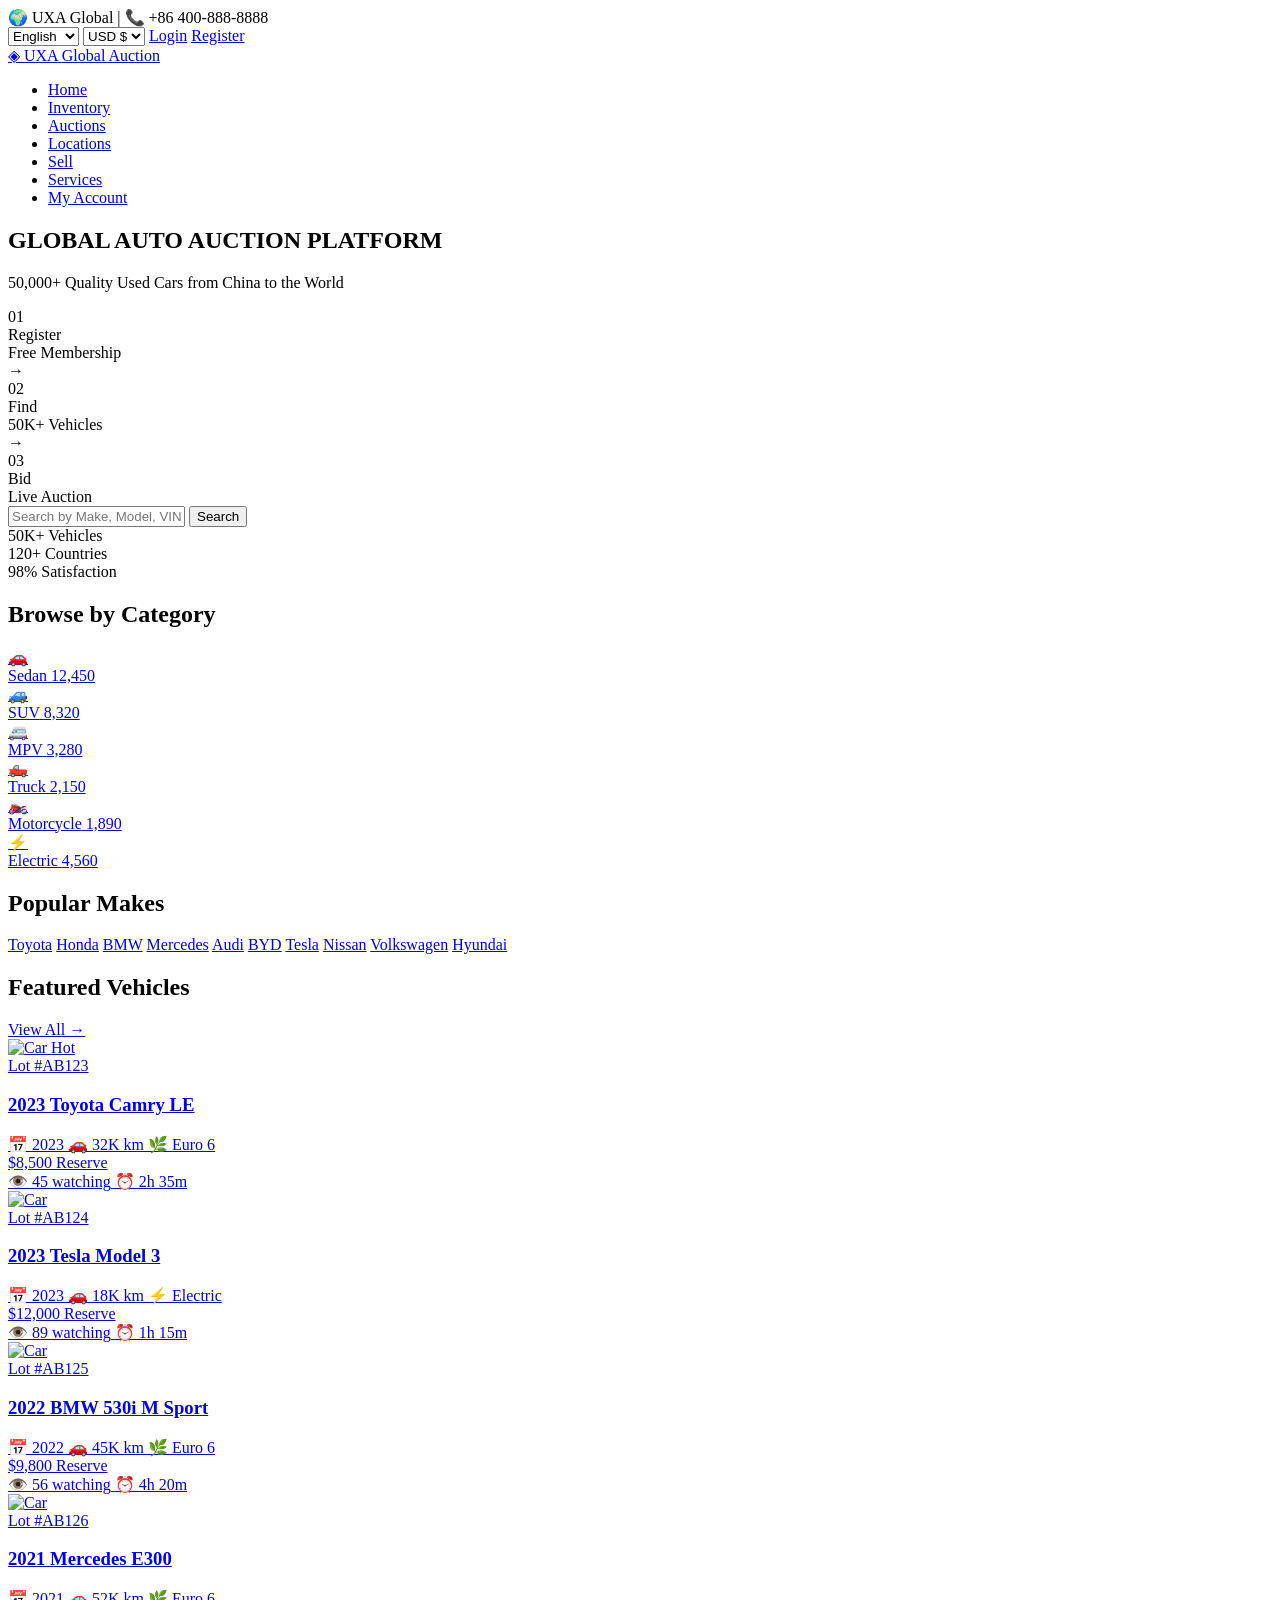
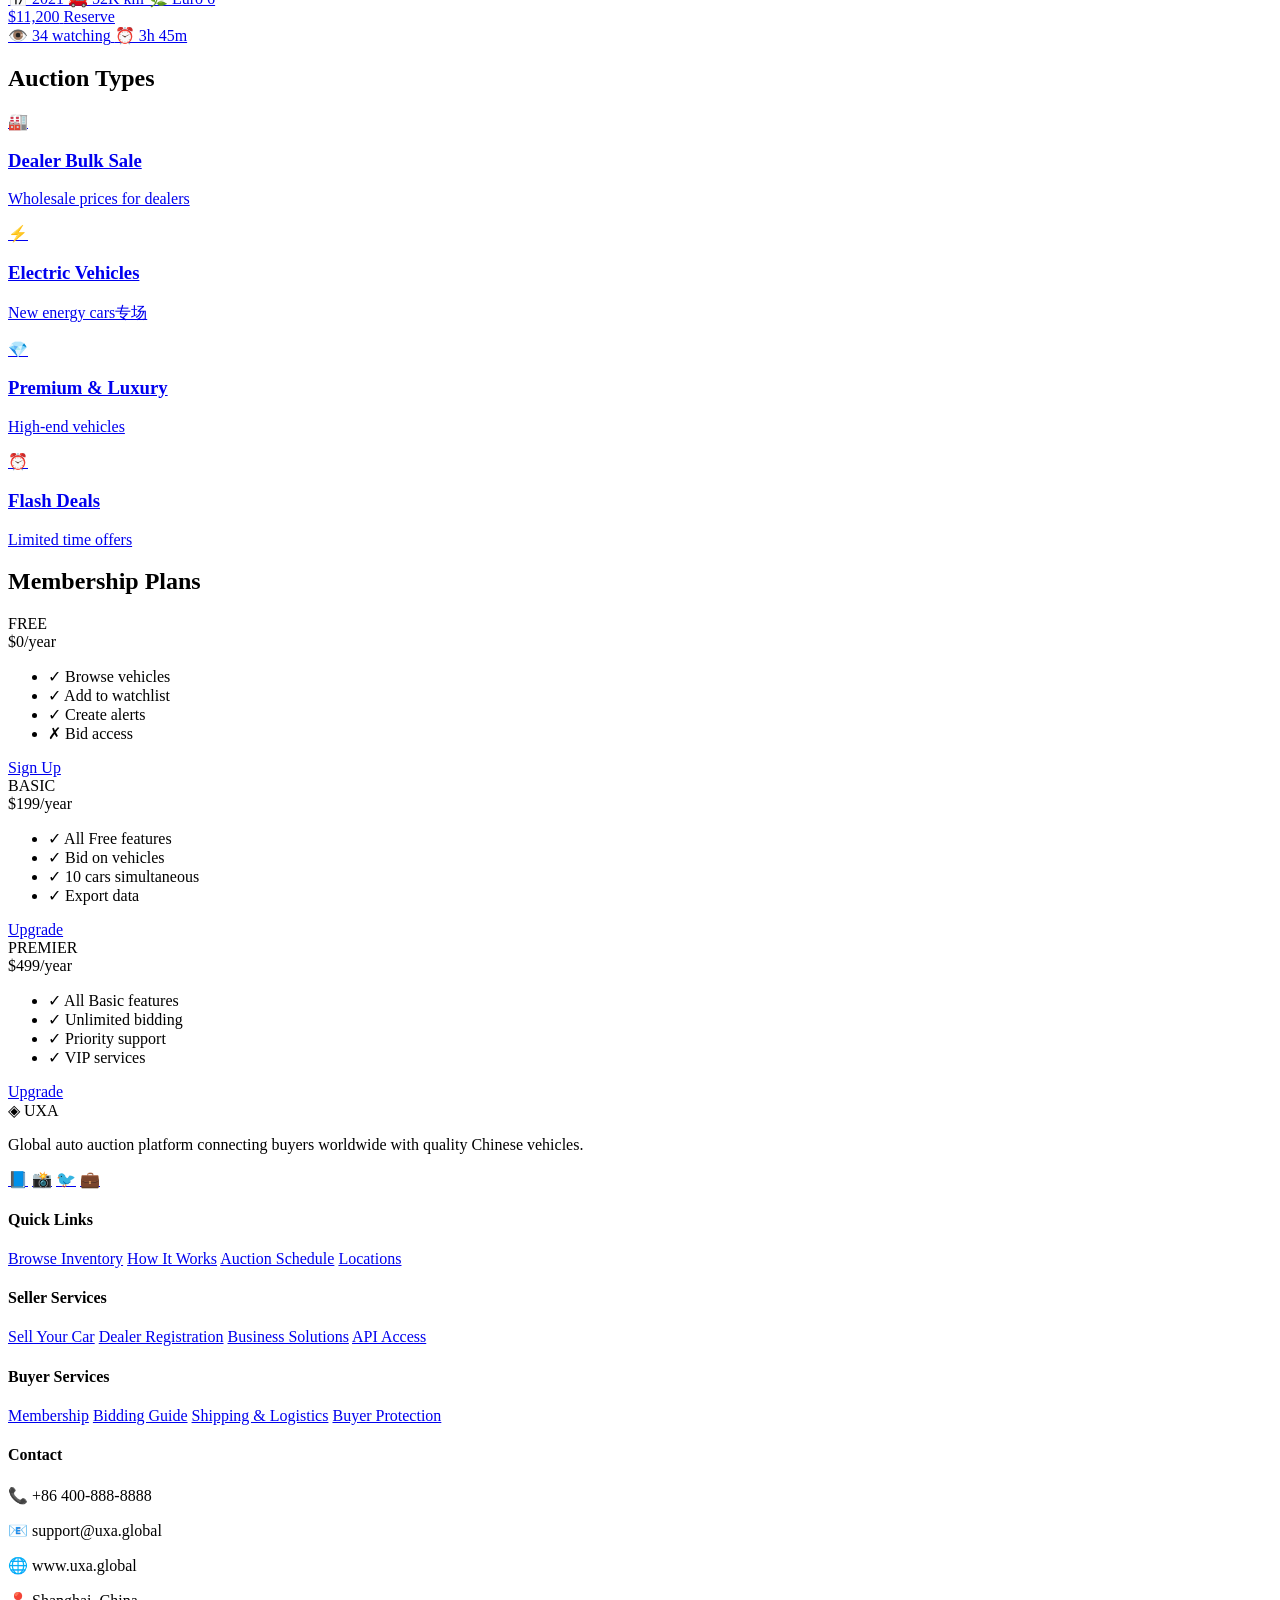
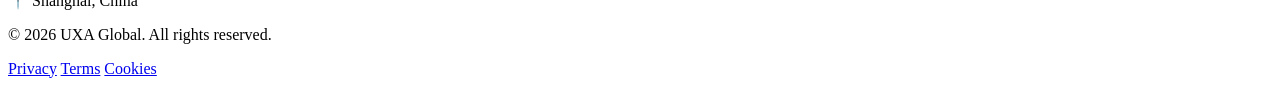
==== index.html @ 682aa3a2 "Rename index(1).html to index.html" ====
<!DOCTYPE html>
<html lang="en">
<head>
    <meta charset="UTF-8">
    <meta name="viewport" content="width=device-width, initial-scale=1.0">
    <title>UXA - Global Auto Auction Platform</title>
    <link rel="preconnect" href="https://fonts.googleapis.com">
    <link rel="preconnect" href="https://fonts.gstatic.com" crossorigin>
    <link href="https://fonts.googleapis.com/css2?family=Outfit:wght@300;400;500;600;700;800&family=Space+Mono:wght@400;700&display=swap" rel="stylesheet">
    <link rel="stylesheet" href="styles.css">
</head>
<body>
    <!-- Header -->
    <header class="header">
        <div class="header-top">
            <div class="container">
                <span class="hotline">🌍 UXA Global | 📞 +86 400-888-8888</span>
                <div class="header-actions">
                    <select class="lang-select">
                        <option>English</option>
                        <option>中文</option>
                        <option>Español</option>
                    </select>
                    <select class="currency-select">
                        <option>USD $</option>
                        <option>EUR €</option>
                        <option>GBP £</option>
                        <option>CNY ¥</option>
                    </select>
                    <a href="#" class="btn-login">Login</a>
                    <a href="#" class="btn-register">Register</a>
                </div>
            </div>
        </div>
        <nav class="header-main">
            <div class="container">
                <a href="index.html" class="logo">
                    <span class="logo-icon">◈</span>
                    <span class="logo-text">UXA</span>
                    <span class="logo-sub">Global Auction</span>
                </a>
                <ul class="nav-menu">
                    <li><a href="index.html" class="active">Home</a></li>
                    <li><a href="search.html">Inventory</a></li>
                    <li><a href="#">Auctions</a></li>
                    <li><a href="#">Locations</a></li>
                    <li><a href="#">Sell</a></li>
                    <li><a href="#">Services</a></li>
                    <li><a href="dashboard.html">My Account</a></li>
                </ul>
            </div>
        </nav>
    </header>

    <!-- Hero Section -->
    <section class="hero">
        <div class="hero-bg"></div>
        <div class="container">
            <div class="hero-content">
                <h1 class="hero-title">
                    <span class="title-line">GLOBAL AUTO</span>
                    <span class="title-line accent">AUCTION PLATFORM</span>
                </h1>
                <p class="hero-subtitle">50,000+ Quality Used Cars from China to the World</p>
                
                <div class="hero-process">
                    <div class="process-step">
                        <div class="step-num">01</div>
                        <div class="step-title">Register</div>
                        <div class="step-desc">Free Membership</div>
                    </div>
                    <div class="process-arrow">→</div>
                    <div class="process-step">
                        <div class="step-num">02</div>
                        <div class="step-title">Find</div>
                        <div class="step-desc">50K+ Vehicles</div>
                    </div>
                    <div class="process-arrow">→</div>
                    <div class="process-step">
                        <div class="step-num">03</div>
                        <div class="step-title">Bid</div>
                        <div class="step-desc">Live Auction</div>
                    </div>
                </div>

                <div class="hero-search">
                    <input type="text" placeholder="Search by Make, Model, VIN..." class="search-input">
                    <button class="search-btn">Search</button>
                </div>

                <div class="hero-stats">
                    <div class="stat-item">
                        <span class="stat-num">50K+</span>
                        <span class="stat-label">Vehicles</span>
                    </div>
                    <div class="stat-item">
                        <span class="stat-num">120+</span>
                        <span class="stat-label">Countries</span>
                    </div>
                    <div class="stat-item">
                        <span class="stat-num">98%</span>
                        <span class="stat-label">Satisfaction</span>
                    </div>
                </div>
            </div>
        </div>
    </section>

    <!-- Categories -->
    <section class="categories">
        <div class="container">
            <h2 class="section-title">Browse by Category</h2>
            <div class="category-grid">
                <a href="search.html" class="category-card">
                    <div class="cat-icon">🚗</div>
                    <span class="cat-name">Sedan</span>
                    <span class="cat-count">12,450</span>
                </a>
                <a href="search.html" class="category-card">
                    <div class="cat-icon">🚙</div>
                    <span class="cat-name">SUV</span>
                    <span class="cat-count">8,320</span>
                </a>
                <a href="search.html" class="category-card">
                    <div class="cat-icon">🚐</div>
                    <span class="cat-name">MPV</span>
                    <span class="cat-count">3,280</span>
                </a>
                <a href="search.html" class="category-card">
                    <div class="cat-icon">🛻</div>
                    <span class="cat-name">Truck</span>
                    <span class="cat-count">2,150</span>
                </a>
                <a href="search.html" class="category-card">
                    <div class="cat-icon">🏍️</div>
                    <span class="cat-name">Motorcycle</span>
                    <span class="cat-count">1,890</span>
                </a>
                <a href="search.html" class="category-card">
                    <div class="cat-icon">⚡</div>
                    <span class="cat-name">Electric</span>
                    <span class="cat-count">4,560</span>
                </a>
            </div>
        </div>
    </section>

    <!-- Brands -->
    <section class="brands">
        <div class="container">
            <h2 class="section-title">Popular Makes</h2>
            <div class="brand-grid">
                <a href="search.html" class="brand-item">Toyota</a>
                <a href="search.html" class="brand-item">Honda</a>
                <a href="search.html" class="brand-item">BMW</a>
                <a href="search.html" class="brand-item">Mercedes</a>
                <a href="search.html" class="brand-item">Audi</a>
                <a href="search.html" class="brand-item">BYD</a>
                <a href="search.html" class="brand-item">Tesla</a>
                <a href="search.html" class="brand-item">Nissan</a>
                <a href="search.html" class="brand-item">Volkswagen</a>
                <a href="search.html" class="brand-item">Hyundai</a>
            </div>
        </div>
    </section>

    <!-- Featured Vehicles -->
    <section class="featured">
        <div class="container">
            <div class="section-header">
                <h2 class="section-title">Featured Vehicles</h2>
                <a href="search.html" class="view-all">View All →</a>
            </div>
            <div class="vehicle-grid">
                <a href="detail.html" class="vehicle-card">
                    <div class="vehicle-img">
                        <img src="https://images.unsplash.com/photo-1552519507-da3b142c6e3d?w=400&h=250&fit=crop" alt="Car">
                        <span class="vehicle-tag">Hot</span>
                    </div>
                    <div class="vehicle-info">
                        <span class="vehicle-lot">Lot #AB123</span>
                        <h3 class="vehicle-title">2023 Toyota Camry LE</h3>
                        <div class="vehicle-meta">
                            <span>📅 2023</span>
                            <span>🚗 32K km</span>
                            <span>🌿 Euro 6</span>
                        </div>
                        <div class="vehicle-price">
                            <span class="current-bid">$8,500</span>
                            <span class="bid-info">Reserve</span>
                        </div>
                        <div class="vehicle-footer">
                            <span class="watchers">👁️ 45 watching</span>
                            <span class="ends">⏰ 2h 35m</span>
                        </div>
                    </div>
                </a>
                <a href="detail.html" class="vehicle-card">
                    <div class="vehicle-img">
                        <img src="https://images.unsplash.com/photo-1560958089-b8a1929cea89?w=400&h=250&fit=crop" alt="Car">
                    </div>
                    <div class="vehicle-info">
                        <span class="vehicle-lot">Lot #AB124</span>
                        <h3 class="vehicle-title">2023 Tesla Model 3</h3>
                        <div class="vehicle-meta">
                            <span>📅 2023</span>
                            <span>🚗 18K km</span>
                            <span>⚡ Electric</span>
                        </div>
                        <div class="vehicle-price">
                            <span class="current-bid">$12,000</span>
                            <span class="bid-info">Reserve</span>
                        </div>
                        <div class="vehicle-footer">
                            <span class="watchers">👁️ 89 watching</span>
                            <span class="ends">⏰ 1h 15m</span>
                        </div>
                    </div>
                </a>
                <a href="detail.html" class="vehicle-card">
                    <div class="vehicle-img">
                        <img src="https://images.unsplash.com/photo-1555215695-3004980ad54e?w=400&h=250&fit=crop" alt="Car">
                    </div>
                    <div class="vehicle-info">
                        <span class="vehicle-lot">Lot #AB125</span>
                        <h3 class="vehicle-title">2022 BMW 530i M Sport</h3>
                        <div class="vehicle-meta">
                            <span>📅 2022</span>
                            <span>🚗 45K km</span>
                            <span>🌿 Euro 6</span>
                        </div>
                        <div class="vehicle-price">
                            <span class="current-bid">$9,800</span>
                            <span class="bid-info">Reserve</span>
                        </div>
                        <div class="vehicle-footer">
                            <span class="watchers">👁️ 56 watching</span>
                            <span class="ends">⏰ 4h 20m</span>
                        </div>
                    </div>
                </a>
                <a href="detail.html" class="vehicle-card">
                    <div class="vehicle-img">
                        <img src="https://images.unsplash.com/photo-1542362567-b07e54358753?w=400&h=250&fit=crop" alt="Car">
                    </div>
                    <div class="vehicle-info">
                        <span class="vehicle-lot">Lot #AB126</span>
                        <h3 class="vehicle-title">2021 Mercedes E300</h3>
                        <div class="vehicle-meta">
                            <span>📅 2021</span>
                            <span>🚗 52K km</span>
                            <span>🌿 Euro 6</span>
                        </div>
                        <div class="vehicle-price">
                            <span class="current-bid">$11,200</span>
                            <span class="bid-info">Reserve</span>
                        </div>
                        <div class="vehicle-footer">
                            <span class="watchers">👁️ 34 watching</span>
                            <span class="ends">⏰ 3h 45m</span>
                        </div>
                    </div>
                </a>
            </div>
        </div>
    </section>

    <!-- Auction Types -->
    <section class="auction-types">
        <div class="container">
            <h2 class="section-title">Auction Types</h2>
            <div class="type-grid">
                <a href="search.html" class="type-card dealer">
                    <div class="type-icon">🏭</div>
                    <h3>Dealer Bulk Sale</h3>
                    <p>Wholesale prices for dealers</p>
                </a>
                <a href="search.html" class="type-card electric">
                    <div class="type-icon">⚡</div>
                    <h3>Electric Vehicles</h3>
                    <p>New energy cars专场</p>
                </a>
                <a href="search.html" class="type-card premium">
                    <div class="type-icon">💎</div>
                    <h3>Premium & Luxury</h3>
                    <p>High-end vehicles</p>
                </a>
                <a href="search.html" class="type-card flash">
                    <div class="type-icon">⏰</div>
                    <h3>Flash Deals</h3>
                    <p>Limited time offers</p>
                </a>
            </div>
        </div>
    </section>

    <!-- Membership -->
    <section class="membership">
        <div class="container">
            <h2 class="section-title light">Membership Plans</h2>
            <div class="member-grid">
                <div class="member-card free">
                    <div class="member-tier">FREE</div>
                    <div class="member-price">$0<span>/year</span></div>
                    <ul class="member-features">
                        <li>✓ Browse vehicles</li>
                        <li>✓ Add to watchlist</li>
                        <li>✓ Create alerts</li>
                        <li>✗ Bid access</li>
                    </ul>
                    <a href="#" class="member-btn">Sign Up</a>
                </div>
                <div class="member-card basic">
                    <div class="member-tier">BASIC</div>
                    <div class="member-price">$199<span>/year</span></div>
                    <ul class="member-features">
                        <li>✓ All Free features</li>
                        <li>✓ Bid on vehicles</li>
                        <li>✓ 10 cars simultaneous</li>
                        <li>✓ Export data</li>
                    </ul>
                    <a href="#" class="member-btn">Upgrade</a>
                </div>
                <div class="member-card premier">
                    <div class="member-tier">PREMIER</div>
                    <div class="member-price">$499<span>/year</span></div>
                    <ul class="member-features">
                        <li>✓ All Basic features</li>
                        <li>✓ Unlimited bidding</li>
                        <li>✓ Priority support</li>
                        <li>✓ VIP services</li>
                    </ul>
                    <a href="#" class="member-btn">Upgrade</a>
                </div>
            </div>
        </div>
    </section>

    <!-- Footer -->
    <footer class="footer">
        <div class="container">
            <div class="footer-grid">
                <div class="footer-col">
                    <div class="footer-logo">
                        <span class="logo-icon">◈</span>
                        <span class="logo-text">UXA</span>
                    </div>
                    <p>Global auto auction platform connecting buyers worldwide with quality Chinese vehicles.</p>
                    <div class="footer-social">
                        <a href="#">📘</a>
                        <a href="#">📸</a>
                        <a href="#">🐦</a>
                        <a href="#">💼</a>
                    </div>
                </div>
                <div class="footer-col">
                    <h4>Quick Links</h4>
                    <a href="search.html">Browse Inventory</a>
                    <a href="#">How It Works</a>
                    <a href="#">Auction Schedule</a>
                    <a href="#">Locations</a>
                </div>
                <div class="footer-col">
                    <h4>Seller Services</h4>
                    <a href="#">Sell Your Car</a>
                    <a href="#">Dealer Registration</a>
                    <a href="#">Business Solutions</a>
                    <a href="#">API Access</a>
                </div>
                <div class="footer-col">
                    <h4>Buyer Services</h4>
                    <a href="#">Membership</a>
                    <a href="#">Bidding Guide</a>
                    <a href="#">Shipping & Logistics</a>
                    <a href="#">Buyer Protection</a>
                </div>
                <div class="footer-col">
                    <h4>Contact</h4>
                    <p>📞 +86 400-888-8888</p>
                    <p>📧 support@uxa.global</p>
                    <p>🌐 www.uxa.global</p>
                    <p>📍 Shanghai, China</p>
                </div>
            </div>
            <div class="footer-bottom">
                <p>© 2026 UXA Global. All rights reserved.</p>
                <div class="footer-links">
                    <a href="#">Privacy</a>
                    <a href="#">Terms</a>
                    <a href="#">Cookies</a>
                </div>
            </div>
        </div>
    </footer>
</body>
</html>
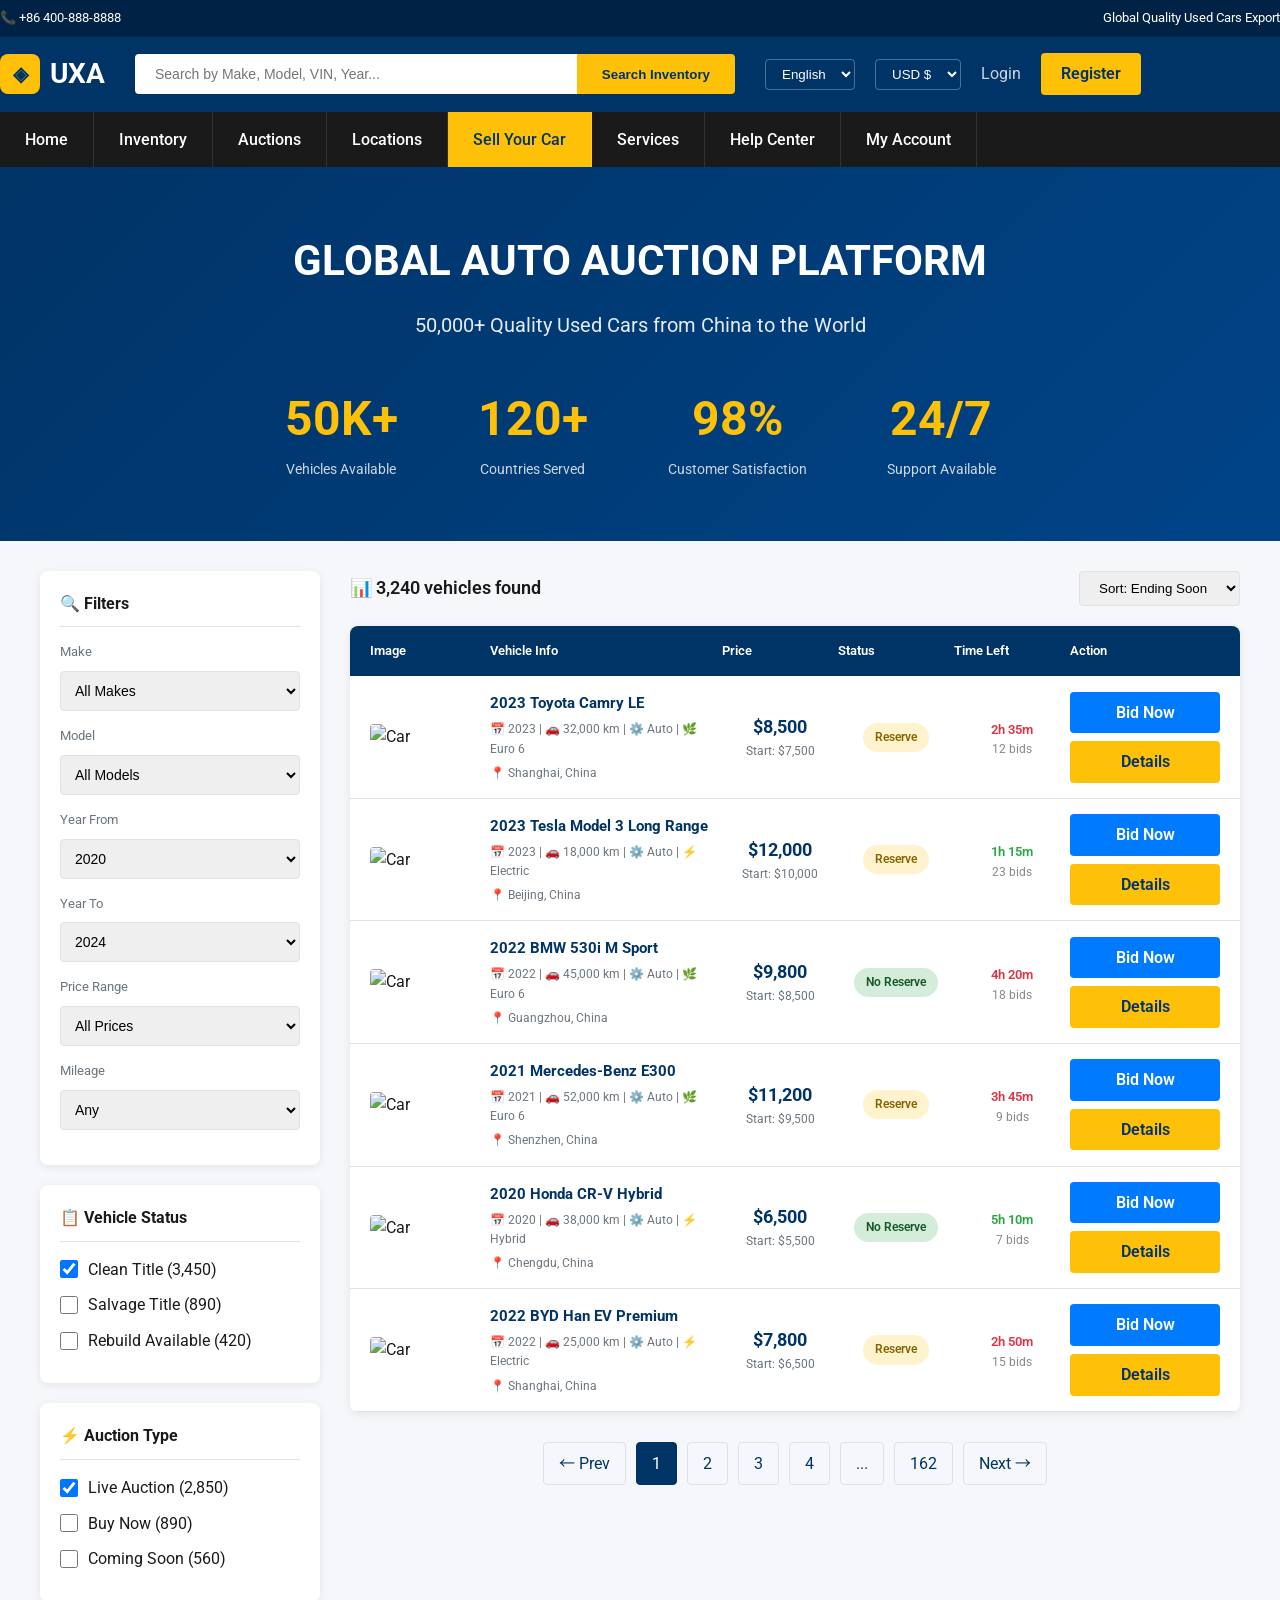
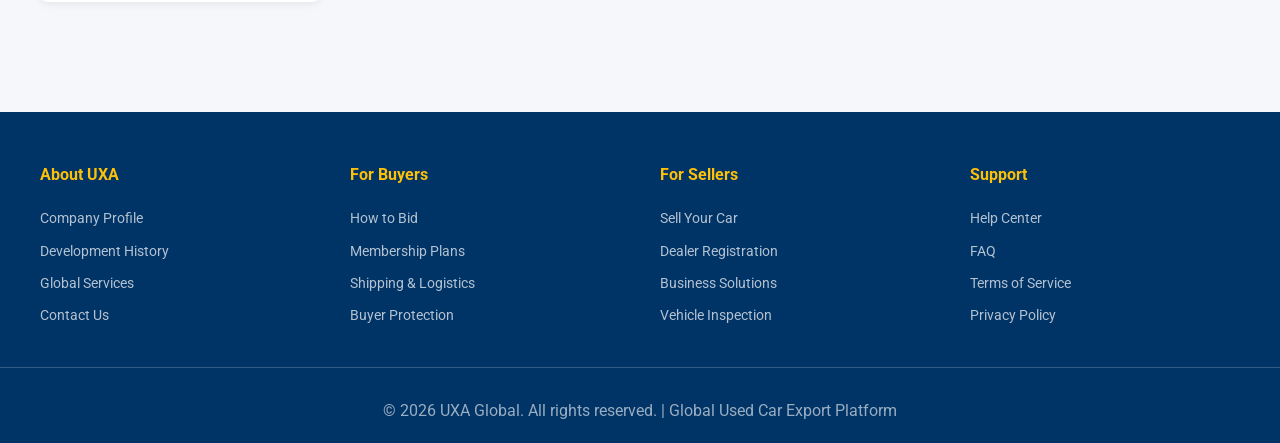
==== commit c2884e11: "Add files via upload" ====
--- a/index.html
+++ b/index.html
@@ -6,7 +6,7 @@
     <title>UXA - Global Auto Auction Platform</title>
     <link rel="preconnect" href="https://fonts.googleapis.com">
     <link rel="preconnect" href="https://fonts.gstatic.com" crossorigin>
-    <link href="https://fonts.googleapis.com/css2?family=Outfit:wght@300;400;500;600;700;800&family=Space+Mono:wght@400;700&display=swap" rel="stylesheet">
+    <link href="https://fonts.googleapis.com/css2?family=Noto+Sans+SC:wght@400;500;700&family=Roboto:wght@400;500;700&display=swap" rel="stylesheet">
     <link rel="stylesheet" href="styles.css">
 </head>
 <body>
@@ -14,38 +14,38 @@
     <header class="header">
         <div class="header-top">
             <div class="container">
-                <span class="hotline">🌍 UXA Global | 📞 +86 400-888-8888</span>
+                <span>📞 +86 400-888-8888</span>
+                <span>Global Quality Used Cars Export</span>
+            </div>
+        </div>
+        <div class="header-main">
+            <div class="container">
+                <a href="index.html" class="logo">
+                    <div class="logo-icon">◈</div>
+                    <span>UXA</span>
+                </a>
+                <div class="search-box">
+                    <input type="text" placeholder="Search by Make, Model, VIN, Year...">
+                    <button>Search Inventory</button>
+                </div>
                 <div class="header-actions">
-                    <select class="lang-select">
-                        <option>English</option>
-                        <option>中文</option>
-                        <option>Español</option>
-                    </select>
-                    <select class="currency-select">
-                        <option>USD $</option>
-                        <option>EUR €</option>
-                        <option>GBP £</option>
-                        <option>CNY ¥</option>
-                    </select>
+                    <select><option>English</option><option>中文</option></select>
+                    <select><option>USD $</option><option>CNY ¥</option><option>EUR €</option></select>
                     <a href="#" class="btn-login">Login</a>
                     <a href="#" class="btn-register">Register</a>
                 </div>
             </div>
         </div>
-        <nav class="header-main">
+        <nav class="nav-bar">
             <div class="container">
-                <a href="index.html" class="logo">
-                    <span class="logo-icon">◈</span>
-                    <span class="logo-text">UXA</span>
-                    <span class="logo-sub">Global Auction</span>
-                </a>
                 <ul class="nav-menu">
-                    <li><a href="index.html" class="active">Home</a></li>
+                    <li><a href="index.html">Home</a></li>
                     <li><a href="search.html">Inventory</a></li>
                     <li><a href="#">Auctions</a></li>
                     <li><a href="#">Locations</a></li>
-                    <li><a href="#">Sell</a></li>
+                    <li><a href="#" class="btn-sell">Sell Your Car</a></li>
                     <li><a href="#">Services</a></li>
+                    <li><a href="#">Help Center</a></li>
                     <li><a href="dashboard.html">My Account</a></li>
                 </ul>
             </div>
@@ -54,343 +54,335 @@
 
     <!-- Hero Section -->
     <section class="hero">
-        <div class="hero-bg"></div>
         <div class="container">
-            <div class="hero-content">
-                <h1 class="hero-title">
-                    <span class="title-line">GLOBAL AUTO</span>
-                    <span class="title-line accent">AUCTION PLATFORM</span>
-                </h1>
-                <p class="hero-subtitle">50,000+ Quality Used Cars from China to the World</p>
-                
-                <div class="hero-process">
-                    <div class="process-step">
-                        <div class="step-num">01</div>
-                        <div class="step-title">Register</div>
-                        <div class="step-desc">Free Membership</div>
-                    </div>
-                    <div class="process-arrow">→</div>
-                    <div class="process-step">
-                        <div class="step-num">02</div>
-                        <div class="step-title">Find</div>
-                        <div class="step-desc">50K+ Vehicles</div>
-                    </div>
-                    <div class="process-arrow">→</div>
-                    <div class="process-step">
-                        <div class="step-num">03</div>
-                        <div class="step-title">Bid</div>
-                        <div class="step-desc">Live Auction</div>
-                    </div>
-                </div>
-
-                <div class="hero-search">
-                    <input type="text" placeholder="Search by Make, Model, VIN..." class="search-input">
-                    <button class="search-btn">Search</button>
-                </div>
-
-                <div class="hero-stats">
-                    <div class="stat-item">
-                        <span class="stat-num">50K+</span>
-                        <span class="stat-label">Vehicles</span>
-                    </div>
-                    <div class="stat-item">
-                        <span class="stat-num">120+</span>
-                        <span class="stat-label">Countries</span>
-                    </div>
-                    <div class="stat-item">
-                        <span class="stat-num">98%</span>
-                        <span class="stat-label">Satisfaction</span>
-                    </div>
+            <h1>GLOBAL AUTO AUCTION PLATFORM</h1>
+            <p>50,000+ Quality Used Cars from China to the World</p>
+            <div class="hero-stats">
+                <div class="stat-item">
+                    <div class="number">50K+</div>
+                    <div class="label">Vehicles Available</div>
+                </div>
+                <div class="stat-item">
+                    <div class="number">120+</div>
+                    <div class="label">Countries Served</div>
+                </div>
+                <div class="stat-item">
+                    <div class="number">98%</div>
+                    <div class="label">Customer Satisfaction</div>
+                </div>
+                <div class="stat-item">
+                    <div class="number">24/7</div>
+                    <div class="label">Support Available</div>
                 </div>
             </div>
         </div>
     </section>
 
-    <!-- Categories -->
-    <section class="categories">
-        <div class="container">
-            <h2 class="section-title">Browse by Category</h2>
-            <div class="category-grid">
-                <a href="search.html" class="category-card">
-                    <div class="cat-icon">🚗</div>
-                    <span class="cat-name">Sedan</span>
-                    <span class="cat-count">12,450</span>
-                </a>
-                <a href="search.html" class="category-card">
-                    <div class="cat-icon">🚙</div>
-                    <span class="cat-name">SUV</span>
-                    <span class="cat-count">8,320</span>
-                </a>
-                <a href="search.html" class="category-card">
-                    <div class="cat-icon">🚐</div>
-                    <span class="cat-name">MPV</span>
-                    <span class="cat-count">3,280</span>
-                </a>
-                <a href="search.html" class="category-card">
-                    <div class="cat-icon">🛻</div>
-                    <span class="cat-name">Truck</span>
-                    <span class="cat-count">2,150</span>
-                </a>
-                <a href="search.html" class="category-card">
-                    <div class="cat-icon">🏍️</div>
-                    <span class="cat-name">Motorcycle</span>
-                    <span class="cat-count">1,890</span>
-                </a>
-                <a href="search.html" class="category-card">
-                    <div class="cat-icon">⚡</div>
-                    <span class="cat-name">Electric</span>
-                    <span class="cat-count">4,560</span>
-                </a>
-            </div>
-        </div>
-    </section>
-
-    <!-- Brands -->
-    <section class="brands">
-        <div class="container">
-            <h2 class="section-title">Popular Makes</h2>
-            <div class="brand-grid">
-                <a href="search.html" class="brand-item">Toyota</a>
-                <a href="search.html" class="brand-item">Honda</a>
-                <a href="search.html" class="brand-item">BMW</a>
-                <a href="search.html" class="brand-item">Mercedes</a>
-                <a href="search.html" class="brand-item">Audi</a>
-                <a href="search.html" class="brand-item">BYD</a>
-                <a href="search.html" class="brand-item">Tesla</a>
-                <a href="search.html" class="brand-item">Nissan</a>
-                <a href="search.html" class="brand-item">Volkswagen</a>
-                <a href="search.html" class="brand-item">Hyundai</a>
-            </div>
-        </div>
-    </section>
-
-    <!-- Featured Vehicles -->
-    <section class="featured">
-        <div class="container">
-            <div class="section-header">
-                <h2 class="section-title">Featured Vehicles</h2>
-                <a href="search.html" class="view-all">View All →</a>
-            </div>
-            <div class="vehicle-grid">
-                <a href="detail.html" class="vehicle-card">
-                    <div class="vehicle-img">
-                        <img src="https://images.unsplash.com/photo-1552519507-da3b142c6e3d?w=400&h=250&fit=crop" alt="Car">
-                        <span class="vehicle-tag">Hot</span>
-                    </div>
-                    <div class="vehicle-info">
-                        <span class="vehicle-lot">Lot #AB123</span>
-                        <h3 class="vehicle-title">2023 Toyota Camry LE</h3>
-                        <div class="vehicle-meta">
-                            <span>📅 2023</span>
-                            <span>🚗 32K km</span>
-                            <span>🌿 Euro 6</span>
-                        </div>
-                        <div class="vehicle-price">
-                            <span class="current-bid">$8,500</span>
-                            <span class="bid-info">Reserve</span>
-                        </div>
-                        <div class="vehicle-footer">
-                            <span class="watchers">👁️ 45 watching</span>
-                            <span class="ends">⏰ 2h 35m</span>
-                        </div>
-                    </div>
-                </a>
-                <a href="detail.html" class="vehicle-card">
-                    <div class="vehicle-img">
-                        <img src="https://images.unsplash.com/photo-1560958089-b8a1929cea89?w=400&h=250&fit=crop" alt="Car">
-                    </div>
-                    <div class="vehicle-info">
-                        <span class="vehicle-lot">Lot #AB124</span>
-                        <h3 class="vehicle-title">2023 Tesla Model 3</h3>
-                        <div class="vehicle-meta">
-                            <span>📅 2023</span>
-                            <span>🚗 18K km</span>
-                            <span>⚡ Electric</span>
-                        </div>
-                        <div class="vehicle-price">
-                            <span class="current-bid">$12,000</span>
-                            <span class="bid-info">Reserve</span>
-                        </div>
-                        <div class="vehicle-footer">
-                            <span class="watchers">👁️ 89 watching</span>
-                            <span class="ends">⏰ 1h 15m</span>
-                        </div>
-                    </div>
-                </a>
-                <a href="detail.html" class="vehicle-card">
-                    <div class="vehicle-img">
-                        <img src="https://images.unsplash.com/photo-1555215695-3004980ad54e?w=400&h=250&fit=crop" alt="Car">
-                    </div>
-                    <div class="vehicle-info">
-                        <span class="vehicle-lot">Lot #AB125</span>
-                        <h3 class="vehicle-title">2022 BMW 530i M Sport</h3>
-                        <div class="vehicle-meta">
-                            <span>📅 2022</span>
-                            <span>🚗 45K km</span>
-                            <span>🌿 Euro 6</span>
-                        </div>
-                        <div class="vehicle-price">
-                            <span class="current-bid">$9,800</span>
-                            <span class="bid-info">Reserve</span>
-                        </div>
-                        <div class="vehicle-footer">
-                            <span class="watchers">👁️ 56 watching</span>
-                            <span class="ends">⏰ 4h 20m</span>
-                        </div>
-                    </div>
-                </a>
-                <a href="detail.html" class="vehicle-card">
-                    <div class="vehicle-img">
-                        <img src="https://images.unsplash.com/photo-1542362567-b07e54358753?w=400&h=250&fit=crop" alt="Car">
-                    </div>
-                    <div class="vehicle-info">
-                        <span class="vehicle-lot">Lot #AB126</span>
-                        <h3 class="vehicle-title">2021 Mercedes E300</h3>
-                        <div class="vehicle-meta">
-                            <span>📅 2021</span>
-                            <span>🚗 52K km</span>
-                            <span>🌿 Euro 6</span>
-                        </div>
-                        <div class="vehicle-price">
-                            <span class="current-bid">$11,200</span>
-                            <span class="bid-info">Reserve</span>
-                        </div>
-                        <div class="vehicle-footer">
-                            <span class="watchers">👁️ 34 watching</span>
-                            <span class="ends">⏰ 3h 45m</span>
-                        </div>
-                    </div>
-                </a>
-            </div>
-        </div>
-    </section>
-
-    <!-- Auction Types -->
-    <section class="auction-types">
-        <div class="container">
-            <h2 class="section-title">Auction Types</h2>
-            <div class="type-grid">
-                <a href="search.html" class="type-card dealer">
-                    <div class="type-icon">🏭</div>
-                    <h3>Dealer Bulk Sale</h3>
-                    <p>Wholesale prices for dealers</p>
-                </a>
-                <a href="search.html" class="type-card electric">
-                    <div class="type-icon">⚡</div>
-                    <h3>Electric Vehicles</h3>
-                    <p>New energy cars专场</p>
-                </a>
-                <a href="search.html" class="type-card premium">
-                    <div class="type-icon">💎</div>
-                    <h3>Premium & Luxury</h3>
-                    <p>High-end vehicles</p>
-                </a>
-                <a href="search.html" class="type-card flash">
-                    <div class="type-icon">⏰</div>
-                    <h3>Flash Deals</h3>
-                    <p>Limited time offers</p>
-                </a>
-            </div>
-        </div>
-    </section>
-
-    <!-- Membership -->
-    <section class="membership">
-        <div class="container">
-            <h2 class="section-title light">Membership Plans</h2>
-            <div class="member-grid">
-                <div class="member-card free">
-                    <div class="member-tier">FREE</div>
-                    <div class="member-price">$0<span>/year</span></div>
-                    <ul class="member-features">
-                        <li>✓ Browse vehicles</li>
-                        <li>✓ Add to watchlist</li>
-                        <li>✓ Create alerts</li>
-                        <li>✗ Bid access</li>
-                    </ul>
-                    <a href="#" class="member-btn">Sign Up</a>
-                </div>
-                <div class="member-card basic">
-                    <div class="member-tier">BASIC</div>
-                    <div class="member-price">$199<span>/year</span></div>
-                    <ul class="member-features">
-                        <li>✓ All Free features</li>
-                        <li>✓ Bid on vehicles</li>
-                        <li>✓ 10 cars simultaneous</li>
-                        <li>✓ Export data</li>
-                    </ul>
-                    <a href="#" class="member-btn">Upgrade</a>
-                </div>
-                <div class="member-card premier">
-                    <div class="member-tier">PREMIER</div>
-                    <div class="member-price">$499<span>/year</span></div>
-                    <ul class="member-features">
-                        <li>✓ All Basic features</li>
-                        <li>✓ Unlimited bidding</li>
-                        <li>✓ Priority support</li>
-                        <li>✓ VIP services</li>
-                    </ul>
-                    <a href="#" class="member-btn">Upgrade</a>
-                </div>
-            </div>
-        </div>
-    </section>
+    <!-- Main Content -->
+    <main class="main-content">
+        <!-- Sidebar -->
+        <aside class="sidebar">
+            <div class="filter-section">
+                <h3>🔍 Filters</h3>
+                <div class="filter-group">
+                    <label>Make</label>
+                    <select>
+                        <option>All Makes</option>
+                        <option>Toyota</option>
+                        <option>Honda</option>
+                        <option>BMW</option>
+                        <option>Mercedes</option>
+                        <option>Tesla</option>
+                    </select>
+                </div>
+                <div class="filter-group">
+                    <label>Model</label>
+                    <select>
+                        <option>All Models</option>
+                    </select>
+                </div>
+                <div class="filter-group">
+                    <label>Year From</label>
+                    <select>
+                        <option>2020</option>
+                        <option>2019</option>
+                        <option>2018</option>
+                    </select>
+                </div>
+                <div class="filter-group">
+                    <label>Year To</label>
+                    <select>
+                        <option>2024</option>
+                        <option>2023</option>
+                    </select>
+                </div>
+                <div class="filter-group">
+                    <label>Price Range</label>
+                    <select>
+                        <option>All Prices</option>
+                        <option>Under $5,000</option>
+                        <option>$5,000 - $10,000</option>
+                        <option>$10,000 - $20,000</option>
+                        <option>Over $20,000</option>
+                    </select>
+                </div>
+                <div class="filter-group">
+                    <label>Mileage</label>
+                    <select>
+                        <option>Any</option>
+                        <option>Under 30,000 km</option>
+                        <option>30,000 - 50,000 km</option>
+                        <option>Over 50,000 km</option>
+                    </select>
+                </div>
+            </div>
+            
+            <div class="filter-section">
+                <h3>📋 Vehicle Status</h3>
+                <label class="filter-checkbox">
+                    <input type="checkbox" checked> Clean Title (3,450)
+                </label>
+                <label class="filter-checkbox">
+                    <input type="checkbox"> Salvage Title (890)
+                </label>
+                <label class="filter-checkbox">
+                    <input type="checkbox"> Rebuild Available (420)
+                </label>
+            </div>
+
+            <div class="filter-section">
+                <h3>⚡ Auction Type</h3>
+                <label class="filter-checkbox">
+                    <input type="checkbox" checked> Live Auction (2,850)
+                </label>
+                <label class="filter-checkbox">
+                    <input type="checkbox"> Buy Now (890)
+                </label>
+                <label class="filter-checkbox">
+                    <input type="checkbox"> Coming Soon (560)
+                </label>
+            </div>
+        </aside>
+
+        <!-- Content -->
+        <div class="content">
+            <div class="content-header">
+                <div class="results-count">📊 3,240 vehicles found</div>
+                <div class="view-options">
+                    <select>
+                        <option>Sort: Ending Soon</option>
+                        <option>Price: Low to High</option>
+                        <option>Price: High to Low</option>
+                        <option>Newest First</option>
+                    </select>
+                </div>
+            </div>
+
+            <!-- Vehicle Table -->
+            <div class="vehicle-table">
+                <div class="table-header">
+                    <div>Image</div>
+                    <div>Vehicle Info</div>
+                    <div>Price</div>
+                    <div>Status</div>
+                    <div>Time Left</div>
+                    <div>Action</div>
+                </div>
+
+                <div class="vehicle-row">
+                    <div><img src="https://images.unsplash.com/photo-1552519507-da3b142c6e3d?w=120&h=80&fit=crop" class="vehicle-img" alt="Car"></div>
+                    <div class="vehicle-info">
+                        <h4>2023 Toyota Camry LE</h4>
+                        <div class="meta">📅 2023 | 🚗 32,000 km | ⚙️ Auto | 🌿 Euro 6</div>
+                        <div class="location">📍 Shanghai, China</div>
+                    </div>
+                    <div class="vehicle-price">
+                        <div class="current-bid">$8,500</div>
+                        <div class="starting-price">Start: $7,500</div>
+                    </div>
+                    <div class="vehicle-status">
+                        <span class="status-tag reserve">Reserve</span>
+                    </div>
+                    <div class="vehicle-status">
+                        <div class="countdown">2h 35m</div>
+                        <div style="font-size:12px;color:#888;">12 bids</div>
+                    </div>
+                    <div class="vehicle-actions">
+                        <a href="detail.html" class="btn-bid">Bid Now</a>
+                        <a href="detail.html" class="btn-detail">Details</a>
+                    </div>
+                </div>
+
+                <div class="vehicle-row">
+                    <div><img src="https://images.unsplash.com/photo-1560958089-b8a1929cea89?w=120&h=80&fit=crop" class="vehicle-img" alt="Car"></div>
+                    <div class="vehicle-info">
+                        <h4>2023 Tesla Model 3 Long Range</h4>
+                        <div class="meta">📅 2023 | 🚗 18,000 km | ⚙️ Auto | ⚡ Electric</div>
+                        <div class="location">📍 Beijing, China</div>
+                    </div>
+                    <div class="vehicle-price">
+                        <div class="current-bid">$12,000</div>
+                        <div class="starting-price">Start: $10,000</div>
+                    </div>
+                    <div class="vehicle-status">
+                        <span class="status-tag reserve">Reserve</span>
+                    </div>
+                    <div class="vehicle-status">
+                        <div class="countdown" style="color:#28a745;">1h 15m</div>
+                        <div style="font-size:12px;color:#888;">23 bids</div>
+                    </div>
+                    <div class="vehicle-actions">
+                        <a href="detail.html" class="btn-bid">Bid Now</a>
+                        <a href="detail.html" class="btn-detail">Details</a>
+                    </div>
+                </div>
+
+                <div class="vehicle-row">
+                    <div><img src="https://images.unsplash.com/photo-1555215695-3004980ad54e?w=120&h=80&fit=crop" class="vehicle-img" alt="Car"></div>
+                    <div class="vehicle-info">
+                        <h4>2022 BMW 530i M Sport</h4>
+                        <div class="meta">📅 2022 | 🚗 45,000 km | ⚙️ Auto | 🌿 Euro 6</div>
+                        <div class="location">📍 Guangzhou, China</div>
+                    </div>
+                    <div class="vehicle-price">
+                        <div class="current-bid">$9,800</div>
+                        <div class="starting-price">Start: $8,500</div>
+                    </div>
+                    <div class="vehicle-status">
+                        <span class="status-tag no-reserve">No Reserve</span>
+                    </div>
+                    <div class="vehicle-status">
+                        <div class="countdown">4h 20m</div>
+                        <div style="font-size:12px;color:#888;">18 bids</div>
+                    </div>
+                    <div class="vehicle-actions">
+                        <a href="detail.html" class="btn-bid">Bid Now</a>
+                        <a href="detail.html" class="btn-detail">Details</a>
+                    </div>
+                </div>
+
+                <div class="vehicle-row">
+                    <div><img src="https://images.unsplash.com/photo-1542362567-b07e54358753?w=120&h=80&fit=crop" class="vehicle-img" alt="Car"></div>
+                    <div class="vehicle-info">
+                        <h4>2021 Mercedes-Benz E300</h4>
+                        <div class="meta">📅 2021 | 🚗 52,000 km | ⚙️ Auto | 🌿 Euro 6</div>
+                        <div class="location">📍 Shenzhen, China</div>
+                    </div>
+                    <div class="vehicle-price">
+                        <div class="current-bid">$11,200</div>
+                        <div class="starting-price">Start: $9,500</div>
+                    </div>
+                    <div class="vehicle-status">
+                        <span class="status-tag reserve">Reserve</span>
+                    </div>
+                    <div class="vehicle-status">
+                        <div class="countdown">3h 45m</div>
+                        <div style="font-size:12px;color:#888;">9 bids</div>
+                    </div>
+                    <div class="vehicle-actions">
+                        <a href="detail.html" class="btn-bid">Bid Now</a>
+                        <a href="detail.html" class="btn-detail">Details</a>
+                    </div>
+                </div>
+
+                <div class="vehicle-row">
+                    <div><img src="https://images.unsplash.com/photo-1606664515524-ed2f786a0bd6?w=120&h=80&fit=crop" class="vehicle-img" alt="Car"></div>
+                    <div class="vehicle-info">
+                        <h4>2020 Honda CR-V Hybrid</h4>
+                        <div class="meta">📅 2020 | 🚗 38,000 km | ⚙️ Auto | ⚡ Hybrid</div>
+                        <div class="location">📍 Chengdu, China</div>
+                    </div>
+                    <div class="vehicle-price">
+                        <div class="current-bid">$6,500</div>
+                        <div class="starting-price">Start: $5,500</div>
+                    </div>
+                    <div class="vehicle-status">
+                        <span class="status-tag no-reserve">No Reserve</span>
+                    </div>
+                    <div class="vehicle-status">
+                        <div class="countdown" style="color:#28a745;">5h 10m</div>
+                        <div style="font-size:12px;color:#888;">7 bids</div>
+                    </div>
+                    <div class="vehicle-actions">
+                        <a href="detail.html" class="btn-bid">Bid Now</a>
+                        <a href="detail.html" class="btn-detail">Details</a>
+                    </div>
+                </div>
+
+                <div class="vehicle-row">
+                    <div><img src="https://images.unsplash.com/photo-1617788138017-80ad40651399?w=120&h=80&fit=crop" class="vehicle-img" alt="Car"></div>
+                    <div class="vehicle-info">
+                        <h4>2022 BYD Han EV Premium</h4>
+                        <div class="meta">📅 2022 | 🚗 25,000 km | ⚙️ Auto | ⚡ Electric</div>
+                        <div class="location">📍 Shanghai, China</div>
+                    </div>
+                    <div class="vehicle-price">
+                        <div class="current-bid">$7,800</div>
+                        <div class="starting-price">Start: $6,500</div>
+                    </div>
+                    <div class="vehicle-status">
+                        <span class="status-tag reserve">Reserve</span>
+                    </div>
+                    <div class="vehicle-status">
+                        <div class="countdown">2h 50m</div>
+                        <div style="font-size:12px;color:#888;">15 bids</div>
+                    </div>
+                    <div class="vehicle-actions">
+                        <a href="detail.html" class="btn-bid">Bid Now</a>
+                        <a href="detail.html" class="btn-detail">Details</a>
+                    </div>
+                </div>
+            </div>
+
+            <!-- Pagination -->
+            <div class="pagination">
+                <a href="#">← Prev</a>
+                <a href="#" class="active">1</a>
+                <a href="#">2</a>
+                <a href="#">3</a>
+                <a href="#">4</a>
+                <span>...</span>
+                <a href="#">162</a>
+                <a href="#">Next →</a>
+            </div>
+        </div>
+    </main>
 
     <!-- Footer -->
     <footer class="footer">
-        <div class="container">
-            <div class="footer-grid">
-                <div class="footer-col">
-                    <div class="footer-logo">
-                        <span class="logo-icon">◈</span>
-                        <span class="logo-text">UXA</span>
-                    </div>
-                    <p>Global auto auction platform connecting buyers worldwide with quality Chinese vehicles.</p>
-                    <div class="footer-social">
-                        <a href="#">📘</a>
-                        <a href="#">📸</a>
-                        <a href="#">🐦</a>
-                        <a href="#">💼</a>
-                    </div>
-                </div>
-                <div class="footer-col">
-                    <h4>Quick Links</h4>
-                    <a href="search.html">Browse Inventory</a>
-                    <a href="#">How It Works</a>
-                    <a href="#">Auction Schedule</a>
-                    <a href="#">Locations</a>
-                </div>
-                <div class="footer-col">
-                    <h4>Seller Services</h4>
-                    <a href="#">Sell Your Car</a>
-                    <a href="#">Dealer Registration</a>
-                    <a href="#">Business Solutions</a>
-                    <a href="#">API Access</a>
-                </div>
-                <div class="footer-col">
-                    <h4>Buyer Services</h4>
-                    <a href="#">Membership</a>
-                    <a href="#">Bidding Guide</a>
-                    <a href="#">Shipping & Logistics</a>
-                    <a href="#">Buyer Protection</a>
-                </div>
-                <div class="footer-col">
-                    <h4>Contact</h4>
-                    <p>📞 +86 400-888-8888</p>
-                    <p>📧 support@uxa.global</p>
-                    <p>🌐 www.uxa.global</p>
-                    <p>📍 Shanghai, China</p>
-                </div>
-            </div>
-            <div class="footer-bottom">
-                <p>© 2026 UXA Global. All rights reserved.</p>
-                <div class="footer-links">
-                    <a href="#">Privacy</a>
-                    <a href="#">Terms</a>
-                    <a href="#">Cookies</a>
-                </div>
-            </div>
+        <div class="footer-grid">
+            <div class="footer-col">
+                <h4>About UXA</h4>
+                <a href="#">Company Profile</a>
+                <a href="#">Development History</a>
+                <a href="#">Global Services</a>
+                <a href="#">Contact Us</a>
+            </div>
+            <div class="footer-col">
+                <h4>For Buyers</h4>
+                <a href="#">How to Bid</a>
+                <a href="#">Membership Plans</a>
+                <a href="#">Shipping & Logistics</a>
+                <a href="#">Buyer Protection</a>
+            </div>
+            <div class="footer-col">
+                <h4>For Sellers</h4>
+                <a href="#">Sell Your Car</a>
+                <a href="#">Dealer Registration</a>
+                <a href="#">Business Solutions</a>
+                <a href="#">Vehicle Inspection</a>
+            </div>
+            <div class="footer-col">
+                <h4>Support</h4>
+                <a href="#">Help Center</a>
+                <a href="#">FAQ</a>
+                <a href="#">Terms of Service</a>
+                <a href="#">Privacy Policy</a>
+            </div>
+        </div>
+        <div class="footer-bottom">
+            <p>© 2026 UXA Global. All rights reserved. | Global Used Car Export Platform</p>
         </div>
     </footer>
 </body>
-</html>
+</html>
--- a/styles.css
+++ b/styles.css
@@ -0,0 +1,538 @@
+/* UXA Global - Pro Auction Platform Styles */
+@import url('https://fonts.googleapis.com/css2?family=Noto+Sans+SC:wght@400;500;700&family=Roboto:wght@400;500;700&display=swap');
+
+:root {
+    --primary: #003366;
+    --primary-dark: #002244;
+    --primary-light: #004488;
+    --accent: #FFC107;
+    --accent-hover: #FFD54F;
+    --blue: #007BFF;
+    --blue-hover: #0056B3;
+    --green: #28A745;
+    --green-hover: #1E7E34;
+    --red: #DC3545;
+    --dark: #1a1a1a;
+    --gray: #6c757d;
+    --light-gray: #f8f9fa;
+    --border: #dee2e6;
+    --bg: #f5f7fa;
+    --white: #ffffff;
+}
+
+* {
+    margin: 0;
+    padding: 0;
+    box-sizing: border-box;
+}
+
+body {
+    font-family: 'Roboto', 'Noto Sans SC', sans-serif;
+    background: var(--bg);
+    color: var(--dark);
+    line-height: 1.6;
+}
+
+a { text-decoration: none; color: inherit; }
+ul { list-style: none; }
+
+/* Header */
+.header {
+    background: var(--primary);
+    color: white;
+}
+
+.header-top {
+    background: var(--primary-dark);
+    padding: 8px 0;
+    font-size: 13px;
+}
+
+.header-top .container {
+    display: flex;
+    justify-content: space-between;
+    align-items: center;
+}
+
+.header-main {
+    padding: 15px 0;
+}
+
+.header-main .container {
+    display: flex;
+    align-items: center;
+    gap: 30px;
+}
+
+.logo {
+    display: flex;
+    align-items: center;
+    gap: 10px;
+    font-size: 28px;
+    font-weight: 700;
+}
+
+.logo-icon {
+    width: 40px;
+    height: 40px;
+    background: var(--accent);
+    border-radius: 8px;
+    display: flex;
+    align-items: center;
+    justify-content: center;
+    color: var(--primary);
+    font-size: 20px;
+}
+
+.logo span { color: white; }
+
+.search-box {
+    flex: 1;
+    display: flex;
+    max-width: 600px;
+}
+
+.search-box input {
+    flex: 1;
+    padding: 12px 20px;
+    border: none;
+    border-radius: 4px 0 0 4px;
+    font-size: 14px;
+    outline: none;
+}
+
+.search-box button {
+    background: var(--accent);
+    border: none;
+    padding: 12px 25px;
+    border-radius: 0 4px 4px 0;
+    font-weight: 600;
+    color: var(--primary);
+    cursor: pointer;
+    transition: background 0.3s;
+}
+
+.search-box button:hover {
+    background: var(--accent-hover);
+}
+
+.header-actions {
+    display: flex;
+    align-items: center;
+    gap: 20px;
+}
+
+.header-actions select {
+    background: transparent;
+    border: 1px solid rgba(255,255,255,0.3);
+    color: white;
+    padding: 6px 12px;
+    border-radius: 4px;
+    cursor: pointer;
+}
+
+.header-actions select option { color: var(--dark); }
+
+.btn-login {
+    color: white;
+    opacity: 0.8;
+}
+
+.btn-register {
+    background: var(--accent);
+    color: var(--primary);
+    padding: 8px 20px;
+    border-radius: 4px;
+    font-weight: 600;
+}
+
+/* Navigation */
+.nav-bar {
+    background: #1a1a1a;
+    padding: 0;
+}
+
+.nav-bar .container {
+    display: flex;
+    align-items: center;
+}
+
+.nav-menu {
+    display: flex;
+    gap: 0;
+}
+
+.nav-menu a {
+    display: block;
+    padding: 15px 25px;
+    color: white;
+    font-weight: 500;
+    transition: background 0.3s;
+    border-right: 1px solid rgba(255,255,255,0.1);
+}
+
+.nav-menu a:hover {
+    background: var(--primary);
+}
+
+.btn-sell {
+    background: var(--accent);
+    color: var(--primary) !important;
+    font-weight: 700;
+    margin-left: auto;
+}
+
+/* Hero Section */
+.hero {
+    background: linear-gradient(135deg, var(--primary) 0%, var(--primary-light) 100%);
+    padding: 60px 0;
+    color: white;
+    text-align: center;
+}
+
+.hero h1 {
+    font-size: 42px;
+    font-weight: 700;
+    margin-bottom: 15px;
+}
+
+.hero p {
+    font-size: 20px;
+    opacity: 0.9;
+    margin-bottom: 40px;
+}
+
+.hero-stats {
+    display: flex;
+    justify-content: center;
+    gap: 80px;
+}
+
+.stat-item {
+    text-align: center;
+}
+
+.stat-item .number {
+    font-size: 48px;
+    font-weight: 700;
+    color: var(--accent);
+}
+
+.stat-item .label {
+    font-size: 14px;
+    opacity: 0.8;
+}
+
+/* Main Content */
+.main-content {
+    display: flex;
+    gap: 30px;
+    padding: 30px 0;
+    max-width: 1400px;
+    margin: 0 auto;
+    padding-left: 40px;
+    padding-right: 40px;
+}
+
+/* Sidebar */
+.sidebar {
+    width: 280px;
+    flex-shrink: 0;
+}
+
+.filter-section {
+    background: white;
+    border-radius: 8px;
+    padding: 20px;
+    margin-bottom: 20px;
+    box-shadow: 0 2px 8px rgba(0,0,0,0.08);
+}
+
+.filter-section h3 {
+    font-size: 16px;
+    margin-bottom: 15px;
+    padding-bottom: 10px;
+    border-bottom: 1px solid var(--border);
+}
+
+.filter-group {
+    margin-bottom: 15px;
+}
+
+.filter-group label {
+    display: block;
+    font-size: 13px;
+    color: var(--gray);
+    margin-bottom: 8px;
+}
+
+.filter-group select,
+.filter-group input {
+    width: 100%;
+    padding: 10px;
+    border: 1px solid var(--border);
+    border-radius: 4px;
+    font-size: 14px;
+}
+
+.filter-checkbox {
+    display: flex;
+    align-items: center;
+    gap: 10px;
+    margin-bottom: 10px;
+    cursor: pointer;
+}
+
+.filter-checkbox input {
+    width: 18px;
+    height: 18px;
+}
+
+/* Content Area */
+.content {
+    flex: 1;
+}
+
+.content-header {
+    display: flex;
+    justify-content: space-between;
+    align-items: center;
+    margin-bottom: 20px;
+}
+
+.results-count {
+    font-size: 18px;
+    font-weight: 600;
+}
+
+.view-options {
+    display: flex;
+    gap: 15px;
+    align-items: center;
+}
+
+.view-options select {
+    padding: 8px 15px;
+    border: 1px solid var(--border);
+    border-radius: 4px;
+}
+
+/* Vehicle Table */
+.vehicle-table {
+    background: white;
+    border-radius: 8px;
+    overflow: hidden;
+    box-shadow: 0 2px 8px rgba(0,0,0,0.08);
+}
+
+.table-header {
+    display: grid;
+    grid-template-columns: 120px 2fr 1fr 1fr 1fr 150px;
+    background: var(--primary);
+    color: white;
+    padding: 15px 20px;
+    font-weight: 600;
+    font-size: 13px;
+}
+
+.vehicle-row {
+    display: grid;
+    grid-template-columns: 120px 2fr 1fr 1fr 1fr 150px;
+    padding: 15px 20px;
+    border-bottom: 1px solid var(--border);
+    align-items: center;
+    transition: background 0.2s;
+}
+
+.vehicle-row:hover {
+    background: var(--light-gray);
+}
+
+.vehicle-img {
+    width: 100px;
+    height: 70px;
+    border-radius: 4px;
+    object-fit: cover;
+}
+
+.vehicle-info h4 {
+    font-size: 15px;
+    margin-bottom: 5px;
+    color: var(--primary);
+}
+
+.vehicle-info .meta {
+    font-size: 12px;
+    color: var(--gray);
+}
+
+.vehicle-info .location {
+    font-size: 12px;
+    color: var(--gray);
+    margin-top: 5px;
+}
+
+.vehicle-price {
+    text-align: center;
+}
+
+.current-bid {
+    font-size: 18px;
+    font-weight: 700;
+    color: var(--primary);
+}
+
+.starting-price {
+    font-size: 12px;
+    color: var(--gray);
+}
+
+.vehicle-status {
+    text-align: center;
+}
+
+.status-tag {
+    display: inline-block;
+    padding: 5px 12px;
+    border-radius: 20px;
+    font-size: 12px;
+    font-weight: 600;
+}
+
+.status-tag.reserve {
+    background: #FFF3CD;
+    color: #856404;
+}
+
+.status-tag.no-reserve {
+    background: #D4EDDA;
+    color: #155724;
+}
+
+.countdown {
+    color: var(--red);
+    font-weight: 600;
+    font-size: 13px;
+    margin-top: 5px;
+}
+
+.vehicle-actions {
+    display: flex;
+    flex-direction: column;
+    gap: 8px;
+}
+
+.btn-bid {
+    background: var(--blue);
+    color: white;
+    padding: 8px 15px;
+    border-radius: 4px;
+    text-align: center;
+    font-weight: 600;
+    transition: background 0.3s;
+}
+
+.btn-bid:hover {
+    background: var(--blue-hover);
+}
+
+.btn-detail {
+    background: var(--accent);
+    color: var(--primary);
+    padding: 8px 15px;
+    border-radius: 4px;
+    text-align: center;
+    font-weight: 600;
+}
+
+.btn-detail:hover {
+    background: var(--accent-hover);
+}
+
+/* Pagination */
+.pagination {
+    display: flex;
+    justify-content: center;
+    gap: 10px;
+    margin-top: 30px;
+}
+
+.pagination a,
+.pagination span {
+    display: inline-block;
+    padding: 8px 15px;
+    border: 1px solid var(--border);
+    border-radius: 4px;
+    color: var(--primary);
+}
+
+.pagination a.active {
+    background: var(--primary);
+    color: white;
+    border-color: var(--primary);
+}
+
+/* Footer */
+.footer {
+    background: var(--primary);
+    color: white;
+    padding: 50px 0 20px;
+    margin-top: 60px;
+}
+
+.footer-grid {
+    display: grid;
+    grid-template-columns: repeat(4, 1fr);
+    gap: 40px;
+    max-width: 1400px;
+    margin: 0 auto;
+    padding: 0 40px;
+}
+
+.footer-col h4 {
+    font-size: 16px;
+    margin-bottom: 20px;
+    color: var(--accent);
+}
+
+.footer-col a {
+    display: block;
+    color: rgba(255,255,255,0.7);
+    margin-bottom: 10px;
+    font-size: 14px;
+}
+
+.footer-col a:hover {
+    color: white;
+}
+
+.footer-bottom {
+    text-align: center;
+    padding-top: 30px;
+    margin-top: 30px;
+    border-top: 1px solid rgba(255,255,255,0.2);
+    color: rgba(255,255,255,0.6);
+}
+
+.container {
+    max-width: 1400px;
+    margin: 0 auto;
+}
+
+/* Responsive */
+@media (max-width: 1200px) {
+    .main-content {
+        flex-direction: column;
+    }
+    .sidebar {
+        width: 100%;
+    }
+    .table-header,
+    .vehicle-row {
+        grid-template-columns: 100px 1fr 100px 100px;
+    }
+    .vehicle-row > *:nth-child(4),
+    .vehicle-row > *:nth-child(5) {
+        display: none;
+    }
+}
